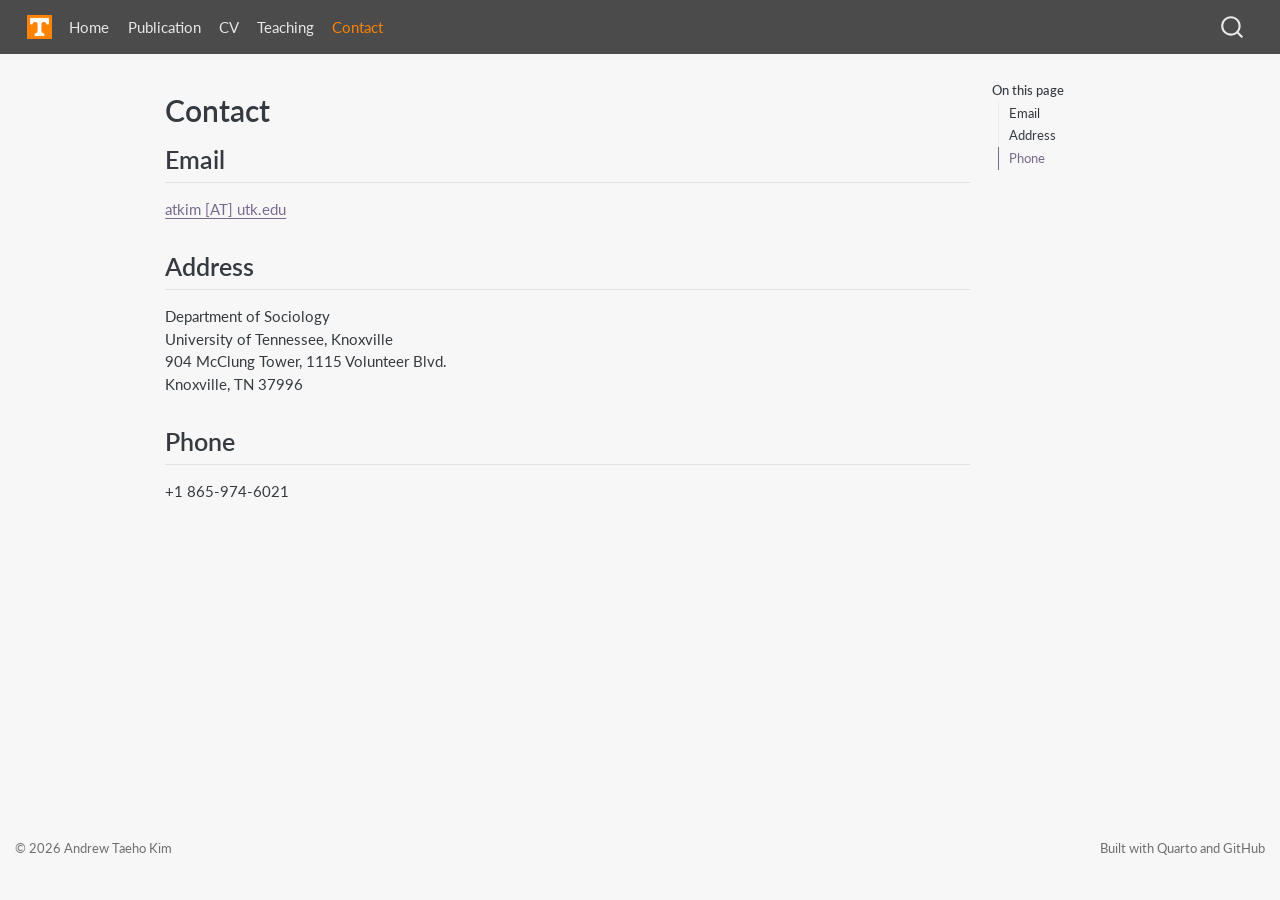
==== docs/contact.html @ bb8298ce "fix font issues" ====
<!DOCTYPE html>
<html xmlns="http://www.w3.org/1999/xhtml" lang="en" xml:lang="en"><head>

<meta charset="utf-8">
<meta name="generator" content="quarto-1.9.38">

<meta name="viewport" content="width=device-width, initial-scale=1.0, user-scalable=yes">


<title>Contact – ATK</title>
<style>
/* Default styles provided by pandoc.
** See https://pandoc.org/MANUAL.html#variables-for-html for config info.
*/
code{white-space: pre-wrap;}
span.smallcaps{font-variant: small-caps;}
div.columns{display: flex; gap: min(4vw, 1.5em);}
div.column{flex: auto; overflow-x: auto;}
div.hanging-indent{margin-left: 1.5em; text-indent: -1.5em;}
ul.task-list{list-style: none;}
ul.task-list li input[type="checkbox"] {
  width: 0.8em;
  margin: 0 0.8em 0.2em -1em; /* quarto-specific, see https://github.com/quarto-dev/quarto-cli/issues/4556 */ 
  vertical-align: middle;
}
</style>


<script src="site_libs/quarto-nav/quarto-nav.js"></script>
<script src="site_libs/quarto-nav/headroom.min.js"></script>
<script src="site_libs/clipboard/clipboard.min.js"></script>
<script src="site_libs/quarto-search/autocomplete.umd.js"></script>
<script src="site_libs/quarto-search/fuse.min.js"></script>
<script src="site_libs/quarto-search/quarto-search.js"></script>
<meta name="quarto:offset" content="./">
<link href="./images/800px-UT_Knoxville_logo_2015.png" rel="icon" type="image/png">
<script src="site_libs/quarto-html/quarto.js" type="module"></script>
<script src="site_libs/quarto-html/tabsets/tabsets.js" type="module"></script>
<script src="site_libs/quarto-html/popper.min.js"></script>
<script src="site_libs/quarto-html/tippy.umd.min.js"></script>
<script src="site_libs/quarto-html/anchor.min.js"></script>
<link href="site_libs/quarto-html/tippy.css" rel="stylesheet">
<link href="site_libs/quarto-html/quarto-syntax-highlighting-15634bcf2e68342d4ad2dfa704d543f6.css" rel="stylesheet" id="quarto-text-highlighting-styles">
<script src="site_libs/bootstrap/bootstrap.min.js"></script>
<link href="site_libs/bootstrap/bootstrap-icons.css" rel="stylesheet">
<link href="site_libs/bootstrap/bootstrap-62e966a65b19a93a8e98e551319de248.min.css" rel="stylesheet" append-hash="true" id="quarto-bootstrap" data-mode="light">
<script id="quarto-search-options" type="application/json">{
  "location": "navbar",
  "copy-button": false,
  "collapse-after": 3,
  "panel-placement": "end",
  "type": "overlay",
  "limit": 50,
  "keyboard-shortcut": [
    "f",
    "/",
    "s"
  ],
  "show-item-context": false,
  "language": {
    "search-no-results-text": "No results",
    "search-matching-documents-text": "matching documents",
    "search-copy-link-title": "Copy link to search",
    "search-hide-matches-text": "Hide additional matches",
    "search-more-match-text": "more match in this document",
    "search-more-matches-text": "more matches in this document",
    "search-clear-button-title": "Clear",
    "search-text-placeholder": "",
    "search-detached-cancel-button-title": "Cancel",
    "search-submit-button-title": "Submit",
    "search-label": "Search"
  }
}</script>
<style>html{ scroll-behavior: smooth; }</style>
<link rel="preconnect" href="https://fonts.googleapis.com">
<link rel="preconnect" href="https://fonts.gstatic.com" crossorigin="">
<link href="https://fonts.googleapis.com/css2?family=Lato:ital,wght@0,400;0,700;1,400;1,700&amp;display=swap" rel="stylesheet">


</head>

<body class="nav-fixed quarto-light">

<div id="quarto-search-results"></div>
  <header id="quarto-header" class="headroom fixed-top">
    <nav class="navbar navbar-expand-lg " data-bs-theme="dark">
      <div class="navbar-container container-fluid">
      <div class="navbar-brand-container mx-auto">
    <a href="./index.html" class="navbar-brand navbar-brand-logo">
    <img src="./images/800px-UT_Knoxville_logo_2015.png" alt="" class="navbar-logo light-content">
    <img src="./images/800px-UT_Knoxville_logo_2015.png" alt="" class="navbar-logo dark-content">
    </a>
  </div>
            <div id="quarto-search" class="" title="Search"></div>
          <button class="navbar-toggler" type="button" data-bs-toggle="collapse" data-bs-target="#navbarCollapse" aria-controls="navbarCollapse" role="menu" aria-expanded="false" aria-label="Toggle navigation" onclick="if (window.quartoToggleHeadroom) { window.quartoToggleHeadroom(); }">
  <span class="navbar-toggler-icon"></span>
</button>
          <div class="collapse navbar-collapse" id="navbarCollapse">
            <ul class="navbar-nav navbar-nav-scroll me-auto">
  <li class="nav-item">
    <a class="nav-link" href="./index.html"> 
<span class="menu-text">Home</span></a>
  </li>  
  <li class="nav-item">
    <a class="nav-link" href="./publication.html"> 
<span class="menu-text">Publication</span></a>
  </li>  
  <li class="nav-item">
    <a class="nav-link" href="./cv/atkim_cv_202607.pdf" target="_blank"> 
<span class="menu-text">CV</span></a>
  </li>  
  <li class="nav-item">
    <a class="nav-link" href="./teaching.html"> 
<span class="menu-text">Teaching</span></a>
  </li>  
  <li class="nav-item">
    <a class="nav-link active" href="./contact.html" aria-current="page"> 
<span class="menu-text">Contact</span></a>
  </li>  
</ul>
          </div> <!-- /navcollapse -->
            <div class="quarto-navbar-tools">
</div>
      </div> <!-- /container-fluid -->
    </nav>
</header>
<!-- content -->
<div id="quarto-content" class="quarto-container page-columns page-rows-contents page-layout-article page-navbar">
<!-- sidebar -->
<!-- margin-sidebar -->
    <div id="quarto-margin-sidebar" class="sidebar margin-sidebar">
        <nav id="TOC" role="doc-toc" class="toc-active" data-toc-expanded="3">
    <h2 id="toc-title">On this page</h2>
   
  <ul>
  <li><a href="#email" id="toc-email" class="nav-link active" data-scroll-target="#email">Email</a></li>
  <li><a href="#address" id="toc-address" class="nav-link" data-scroll-target="#address">Address</a></li>
  <li><a href="#phone" id="toc-phone" class="nav-link" data-scroll-target="#phone">Phone</a></li>
  </ul>
</nav>
    </div>
<!-- main -->
<main class="content" id="quarto-document-content">

<header id="title-block-header" class="quarto-title-block default">
<div class="quarto-title">
<h1 class="title">Contact</h1>
</div>



<div class="quarto-title-meta">

    
  
    
  </div>
  


</header>


<section id="email" class="level2">
<h2 class="anchored" data-anchor-id="email">Email</h2>
<p><a href="mailto:atkim@utk.edu">atkim [AT] utk.edu</a></p>
</section>
<section id="address" class="level2">
<h2 class="anchored" data-anchor-id="address">Address</h2>
<p>Department of Sociology<br>
University of Tennessee, Knoxville<br>
904 McClung Tower, 1115 Volunteer Blvd.<br>
Knoxville, TN 37996</p>
</section>
<section id="phone" class="level2">
<h2 class="anchored" data-anchor-id="phone">Phone</h2>
<p>+1 865-974-6021</p>


</section>

</main> <!-- /main -->
<script id="quarto-html-after-body" type="application/javascript">
  window.document.addEventListener("DOMContentLoaded", function (event) {
    const icon = "";
    const anchorJS = new window.AnchorJS();
    anchorJS.options = {
      placement: 'right',
      icon: icon
    };
    anchorJS.add('.anchored');
    const isCodeAnnotation = (el) => {
      for (const clz of el.classList) {
        if (clz.startsWith('code-annotation-')) {                     
          return true;
        }
      }
      return false;
    }
    const onCopySuccess = function(e) {
      // button target
      const button = e.trigger;
      // don't keep focus
      button.blur();
      // flash "checked"
      button.classList.add('code-copy-button-checked');
      var currentTitle = button.getAttribute("title");
      button.setAttribute("title", "Copied!");
      let tooltip;
      if (window.bootstrap) {
        button.setAttribute("data-bs-toggle", "tooltip");
        button.setAttribute("data-bs-placement", "left");
        button.setAttribute("data-bs-title", "Copied!");
        tooltip = new bootstrap.Tooltip(button, 
          { trigger: "manual", 
            customClass: "code-copy-button-tooltip",
            offset: [0, -8]});
        tooltip.show();    
      }
      setTimeout(function() {
        if (tooltip) {
          tooltip.hide();
          button.removeAttribute("data-bs-title");
          button.removeAttribute("data-bs-toggle");
          button.removeAttribute("data-bs-placement");
        }
        button.setAttribute("title", currentTitle);
        button.classList.remove('code-copy-button-checked');
      }, 1000);
      // clear code selection
      e.clearSelection();
    }
    const getTextToCopy = function(trigger) {
      const outerScaffold = trigger.parentElement.cloneNode(true);
      const codeEl = outerScaffold.querySelector('code');
      for (const childEl of codeEl.children) {
        if (isCodeAnnotation(childEl)) {
          childEl.remove();
        }
      }
      return codeEl.innerText;
    }
    const clipboard = new window.ClipboardJS('.code-copy-button:not([data-in-quarto-modal])', {
      text: getTextToCopy
    });
    clipboard.on('success', onCopySuccess);
    if (window.document.getElementById('quarto-embedded-source-code-modal')) {
      const clipboardModal = new window.ClipboardJS('.code-copy-button[data-in-quarto-modal]', {
        text: getTextToCopy,
        container: window.document.getElementById('quarto-embedded-source-code-modal')
      });
      clipboardModal.on('success', onCopySuccess);
    }
      var localhostRegex = new RegExp(/^(?:http|https):\/\/localhost\:?[0-9]*\//);
      var mailtoRegex = new RegExp(/^mailto:/);
        var filterRegex = new RegExp('/' + window.location.host + '/');
      var isInternal = (href) => {
          return filterRegex.test(href) || localhostRegex.test(href) || mailtoRegex.test(href);
      }
      // Inspect non-navigation links and adorn them if external
     var links = window.document.querySelectorAll('a[href]:not(.nav-link):not(.navbar-brand):not(.toc-action):not(.sidebar-link):not(.sidebar-item-toggle):not(.pagination-link):not(.no-external):not([aria-hidden]):not(.dropdown-item):not(.quarto-navigation-tool):not(.about-link)');
      for (var i=0; i<links.length; i++) {
        const link = links[i];
        if (!isInternal(link.href)) {
          // undo the damage that might have been done by quarto-nav.js in the case of
          // links that we want to consider external
          if (link.dataset.originalHref !== undefined) {
            link.href = link.dataset.originalHref;
          }
            // target, if specified
            link.setAttribute("target", "_blank");
            if (link.getAttribute("rel") === null) {
              link.setAttribute("rel", "noopener");
            }
        }
      }
    function tippyHover(el, contentFn, onTriggerFn, onUntriggerFn) {
      const config = {
        allowHTML: true,
        maxWidth: 500,
        delay: 100,
        arrow: false,
        appendTo: function(el) {
            return el.parentElement;
        },
        interactive: true,
        interactiveBorder: 10,
        theme: 'quarto',
        placement: 'bottom-start',
      };
      if (contentFn) {
        config.content = contentFn;
      }
      if (onTriggerFn) {
        config.onTrigger = onTriggerFn;
      }
      if (onUntriggerFn) {
        config.onUntrigger = onUntriggerFn;
      }
      window.tippy(el, config); 
    }
    const noterefs = window.document.querySelectorAll('a[role="doc-noteref"]');
    for (var i=0; i<noterefs.length; i++) {
      const ref = noterefs[i];
      tippyHover(ref, function() {
        // use id or data attribute instead here
        let href = ref.getAttribute('data-footnote-href') || ref.getAttribute('href');
        try { href = new URL(href).hash; } catch {}
        const id = href.replace(/^#\/?/, "");
        const note = window.document.getElementById(id);
        if (note) {
          return note.innerHTML;
        } else {
          return "";
        }
      });
    }
    const xrefs = window.document.querySelectorAll('a.quarto-xref');
    const processXRef = (id, note) => {
      // Strip column container classes
      const stripColumnClz = (el) => {
        el.classList.remove("page-full", "page-columns");
        if (el.children) {
          for (const child of el.children) {
            stripColumnClz(child);
          }
        }
      }
      stripColumnClz(note)
      if (id === null || id.startsWith('sec-')) {
        // Special case sections, only their first couple elements
        const container = document.createElement("div");
        if (note.children && note.children.length > 2) {
          container.appendChild(note.children[0].cloneNode(true));
          for (let i = 1; i < note.children.length; i++) {
            const child = note.children[i];
            if (child.tagName === "P" && child.innerText === "") {
              continue;
            } else {
              container.appendChild(child.cloneNode(true));
              break;
            }
          }
          if (window.Quarto?.typesetMath) {
            window.Quarto.typesetMath(container);
          }
          return container.innerHTML
        } else {
          if (window.Quarto?.typesetMath) {
            window.Quarto.typesetMath(note);
          }
          return note.innerHTML;
        }
      } else {
        // Remove any anchor links if they are present
        const anchorLink = note.querySelector('a.anchorjs-link');
        if (anchorLink) {
          anchorLink.remove();
        }
        if (window.Quarto?.typesetMath) {
          window.Quarto.typesetMath(note);
        }
        if (note.classList.contains("callout")) {
          return note.outerHTML;
        } else {
          return note.innerHTML;
        }
      }
    }
    for (var i=0; i<xrefs.length; i++) {
      const xref = xrefs[i];
      tippyHover(xref, undefined, function(instance) {
        instance.disable();
        let url = xref.getAttribute('href');
        let hash = undefined; 
        if (url.startsWith('#')) {
          hash = url;
        } else {
          try { hash = new URL(url).hash; } catch {}
        }
        if (hash) {
          const id = hash.replace(/^#\/?/, "");
          const note = window.document.getElementById(id);
          if (note !== null) {
            try {
              const html = processXRef(id, note.cloneNode(true));
              instance.setContent(html);
            } finally {
              instance.enable();
              instance.show();
            }
          } else {
            // See if we can fetch this
            fetch(url.split('#')[0])
            .then(res => res.text())
            .then(html => {
              const parser = new DOMParser();
              const htmlDoc = parser.parseFromString(html, "text/html");
              const note = htmlDoc.getElementById(id);
              if (note !== null) {
                const html = processXRef(id, note);
                instance.setContent(html);
              } 
            }).finally(() => {
              instance.enable();
              instance.show();
            });
          }
        } else {
          // See if we can fetch a full url (with no hash to target)
          // This is a special case and we should probably do some content thinning / targeting
          fetch(url)
          .then(res => res.text())
          .then(html => {
            const parser = new DOMParser();
            const htmlDoc = parser.parseFromString(html, "text/html");
            const note = htmlDoc.querySelector('main.content');
            if (note !== null) {
              // This should only happen for chapter cross references
              // (since there is no id in the URL)
              // remove the first header
              if (note.children.length > 0 && note.children[0].tagName === "HEADER") {
                note.children[0].remove();
              }
              const html = processXRef(null, note);
              instance.setContent(html);
            } 
          }).finally(() => {
            instance.enable();
            instance.show();
          });
        }
      }, function(instance) {
      });
    }
        let selectedAnnoteEl;
        const selectorForAnnotation = ( cell, annotation) => {
          let cellAttr = 'data-code-cell="' + cell + '"';
          let lineAttr = 'data-code-annotation="' +  annotation + '"';
          const selector = 'span[' + cellAttr + '][' + lineAttr + ']';
          return selector;
        }
        const selectCodeLines = (annoteEl) => {
          const doc = window.document;
          const targetCell = annoteEl.getAttribute("data-target-cell");
          const targetAnnotation = annoteEl.getAttribute("data-target-annotation");
          const annoteSpan = window.document.querySelector(selectorForAnnotation(targetCell, targetAnnotation));
          const lines = annoteSpan.getAttribute("data-code-lines").split(",");
          const lineIds = lines.map((line) => {
            return targetCell + "-" + line;
          })
          let top = null;
          let height = null;
          let parent = null;
          if (lineIds.length > 0) {
              //compute the position of the single el (top and bottom and make a div)
              const el = window.document.getElementById(lineIds[0]);
              top = el.offsetTop;
              height = el.offsetHeight;
              parent = el.parentElement.parentElement;
            if (lineIds.length > 1) {
              const lastEl = window.document.getElementById(lineIds[lineIds.length - 1]);
              const bottom = lastEl.offsetTop + lastEl.offsetHeight;
              height = bottom - top;
            }
            if (top !== null && height !== null && parent !== null) {
              // cook up a div (if necessary) and position it 
              let div = window.document.getElementById("code-annotation-line-highlight");
              if (div === null) {
                div = window.document.createElement("div");
                div.setAttribute("id", "code-annotation-line-highlight");
                div.style.position = 'absolute';
                parent.appendChild(div);
              }
              div.style.top = top - 2 + "px";
              div.style.height = height + 4 + "px";
              div.style.left = 0;
              let gutterDiv = window.document.getElementById("code-annotation-line-highlight-gutter");
              if (gutterDiv === null) {
                gutterDiv = window.document.createElement("div");
                gutterDiv.setAttribute("id", "code-annotation-line-highlight-gutter");
                gutterDiv.style.position = 'absolute';
                const codeCell = window.document.getElementById(targetCell);
                const gutter = codeCell.querySelector('.code-annotation-gutter');
                gutter.appendChild(gutterDiv);
              }
              gutterDiv.style.top = top - 2 + "px";
              gutterDiv.style.height = height + 4 + "px";
            }
            selectedAnnoteEl = annoteEl;
          }
        };
        const unselectCodeLines = () => {
          const elementsIds = ["code-annotation-line-highlight", "code-annotation-line-highlight-gutter"];
          elementsIds.forEach((elId) => {
            const div = window.document.getElementById(elId);
            if (div) {
              div.remove();
            }
          });
          selectedAnnoteEl = undefined;
        };
          // Handle positioning of the toggle
      window.addEventListener(
        "resize",
        throttle(() => {
          elRect = undefined;
          if (selectedAnnoteEl) {
            selectCodeLines(selectedAnnoteEl);
          }
        }, 10)
      );
      function throttle(fn, ms) {
      let throttle = false;
      let timer;
        return (...args) => {
          if(!throttle) { // first call gets through
              fn.apply(this, args);
              throttle = true;
          } else { // all the others get throttled
              if(timer) clearTimeout(timer); // cancel #2
              timer = setTimeout(() => {
                fn.apply(this, args);
                timer = throttle = false;
              }, ms);
          }
        };
      }
        // Attach click handler to the DT
        const annoteDls = window.document.querySelectorAll('dt[data-target-cell]');
        for (const annoteDlNode of annoteDls) {
          annoteDlNode.addEventListener('click', (event) => {
            const clickedEl = event.target;
            if (clickedEl !== selectedAnnoteEl) {
              unselectCodeLines();
              const activeEl = window.document.querySelector('dt[data-target-cell].code-annotation-active');
              if (activeEl) {
                activeEl.classList.remove('code-annotation-active');
              }
              selectCodeLines(clickedEl);
              clickedEl.classList.add('code-annotation-active');
            } else {
              // Unselect the line
              unselectCodeLines();
              clickedEl.classList.remove('code-annotation-active');
            }
          });
        }
    const findCites = (el) => {
      const parentEl = el.parentElement;
      if (parentEl) {
        const cites = parentEl.dataset.cites;
        if (cites) {
          return {
            el,
            cites: cites.split(' ')
          };
        } else {
          return findCites(el.parentElement)
        }
      } else {
        return undefined;
      }
    };
    var bibliorefs = window.document.querySelectorAll('a[role="doc-biblioref"]');
    for (var i=0; i<bibliorefs.length; i++) {
      const ref = bibliorefs[i];
      const citeInfo = findCites(ref);
      if (citeInfo) {
        tippyHover(citeInfo.el, function() {
          var popup = window.document.createElement('div');
          citeInfo.cites.forEach(function(cite) {
            var citeDiv = window.document.createElement('div');
            citeDiv.classList.add('hanging-indent');
            citeDiv.classList.add('csl-entry');
            var biblioDiv = window.document.getElementById('ref-' + cite);
            if (biblioDiv) {
              citeDiv.innerHTML = biblioDiv.innerHTML;
            }
            popup.appendChild(citeDiv);
          });
          return popup.innerHTML;
        });
      }
    }
  });
  </script>
</div> <!-- /content -->
<footer class="footer">
  <div class="nav-footer">
    <div class="nav-footer-left">
<p>© 2026 Andrew Taeho Kim</p>
</div>   
    <div class="nav-footer-center">
      &nbsp;
    </div>
    <div class="nav-footer-right">
<p>Built with Quarto and GitHub</p>
</div>
  </div>
</footer>




<script src="site_libs/quarto-html/zenscroll-min.js"></script>
</body></html>
---- docs/site_libs/quarto-html/tippy.css ----
.tippy-box[data-animation=fade][data-state=hidden]{opacity:0}[data-tippy-root]{max-width:calc(100vw - 10px)}.tippy-box{position:relative;background-color:#333;color:#fff;border-radius:4px;font-size:14px;line-height:1.4;white-space:normal;outline:0;transition-property:transform,visibility,opacity}.tippy-box[data-placement^=top]>.tippy-arrow{bottom:0}.tippy-box[data-placement^=top]>.tippy-arrow:before{bottom:-7px;left:0;border-width:8px 8px 0;border-top-color:initial;transform-origin:center top}.tippy-box[data-placement^=bottom]>.tippy-arrow{top:0}.tippy-box[data-placement^=bottom]>.tippy-arrow:before{top:-7px;left:0;border-width:0 8px 8px;border-bottom-color:initial;transform-origin:center bottom}.tippy-box[data-placement^=left]>.tippy-arrow{right:0}.tippy-box[data-placement^=left]>.tippy-arrow:before{border-width:8px 0 8px 8px;border-left-color:initial;right:-7px;transform-origin:center left}.tippy-box[data-placement^=right]>.tippy-arrow{left:0}.tippy-box[data-placement^=right]>.tippy-arrow:before{left:-7px;border-width:8px 8px 8px 0;border-right-color:initial;transform-origin:center right}.tippy-box[data-inertia][data-state=visible]{transition-timing-function:cubic-bezier(.54,1.5,.38,1.11)}.tippy-arrow{width:16px;height:16px;color:#333}.tippy-arrow:before{content:"";position:absolute;border-color:transparent;border-style:solid}.tippy-content{position:relative;padding:5px 9px;z-index:1}
---- docs/site_libs/quarto-html/quarto-syntax-highlighting-15634bcf2e68342d4ad2dfa704d543f6.css ----
/* quarto syntax highlight colors */
:root {
  --quarto-hl-ot-color: #003B4F;
  --quarto-hl-at-color: #657422;
  --quarto-hl-ss-color: #20794D;
  --quarto-hl-an-color: #5E5E5E;
  --quarto-hl-fu-color: #4758AB;
  --quarto-hl-st-color: #20794D;
  --quarto-hl-cf-color: #003B4F;
  --quarto-hl-op-color: #5E5E5E;
  --quarto-hl-er-color: #AD0000;
  --quarto-hl-bn-color: #AD0000;
  --quarto-hl-al-color: #AD0000;
  --quarto-hl-va-color: #111111;
  --quarto-hl-bu-color: inherit;
  --quarto-hl-ex-color: inherit;
  --quarto-hl-pp-color: #AD0000;
  --quarto-hl-in-color: #5E5E5E;
  --quarto-hl-vs-color: #20794D;
  --quarto-hl-wa-color: #5E5E5E;
  --quarto-hl-do-color: #5E5E5E;
  --quarto-hl-im-color: #00769E;
  --quarto-hl-ch-color: #20794D;
  --quarto-hl-dt-color: #AD0000;
  --quarto-hl-fl-color: #AD0000;
  --quarto-hl-co-color: #5E5E5E;
  --quarto-hl-cv-color: #5E5E5E;
  --quarto-hl-cn-color: #8f5902;
  --quarto-hl-sc-color: #5E5E5E;
  --quarto-hl-dv-color: #AD0000;
  --quarto-hl-kw-color: #003B4F;
}

/* other quarto variables */
:root {
  --quarto-font-monospace: SFMono-Regular, Menlo, Monaco, Consolas, "Liberation Mono", "Courier New", monospace;
}

/* syntax highlight based on Pandoc's rules */
pre > code.sourceCode > span {
  color: #003B4F;
}

code.sourceCode > span {
  color: #003B4F;
}

div.sourceCode,
div.sourceCode pre.sourceCode {
  color: #003B4F;
}

/* Normal */
code span {
  color: #003B4F;
}

/* Alert */
code span.al {
  color: #AD0000;
  font-style: inherit;
}

/* Annotation */
code span.an {
  color: #5E5E5E;
  font-style: inherit;
}

/* Attribute */
code span.at {
  color: #657422;
  font-style: inherit;
}

/* BaseN */
code span.bn {
  color: #AD0000;
  font-style: inherit;
}

/* BuiltIn */
code span.bu {
  font-style: inherit;
}

/* ControlFlow */
code span.cf {
  color: #003B4F;
  font-weight: bold;
  font-style: inherit;
}

/* Char */
code span.ch {
  color: #20794D;
  font-style: inherit;
}

/* Constant */
code span.cn {
  color: #8f5902;
  font-style: inherit;
}

/* Comment */
code span.co {
  color: #5E5E5E;
  font-style: inherit;
}

/* CommentVar */
code span.cv {
  color: #5E5E5E;
  font-style: italic;
}

/* Documentation */
code span.do {
  color: #5E5E5E;
  font-style: italic;
}

/* DataType */
code span.dt {
  color: #AD0000;
  font-style: inherit;
}

/* DecVal */
code span.dv {
  color: #AD0000;
  font-style: inherit;
}

/* Error */
code span.er {
  color: #AD0000;
  font-style: inherit;
}

/* Extension */
code span.ex {
  font-style: inherit;
}

/* Float */
code span.fl {
  color: #AD0000;
  font-style: inherit;
}

/* Function */
code span.fu {
  color: #4758AB;
  font-style: inherit;
}

/* Import */
code span.im {
  color: #00769E;
  font-style: inherit;
}

/* Information */
code span.in {
  color: #5E5E5E;
  font-style: inherit;
}

/* Keyword */
code span.kw {
  color: #003B4F;
  font-weight: bold;
  font-style: inherit;
}

/* Operator */
code span.op {
  color: #5E5E5E;
  font-style: inherit;
}

/* Other */
code span.ot {
  color: #003B4F;
  font-style: inherit;
}

/* Preprocessor */
code span.pp {
  color: #AD0000;
  font-style: inherit;
}

/* SpecialChar */
code span.sc {
  color: #5E5E5E;
  font-style: inherit;
}

/* SpecialString */
code span.ss {
  color: #20794D;
  font-style: inherit;
}

/* String */
code span.st {
  color: #20794D;
  font-style: inherit;
}

/* Variable */
code span.va {
  color: #111111;
  font-style: inherit;
}

/* VerbatimString */
code span.vs {
  color: #20794D;
  font-style: inherit;
}

/* Warning */
code span.wa {
  color: #5E5E5E;
  font-style: italic;
}

.prevent-inlining {
  content: "</";
}

/*# sourceMappingURL=f23921c56f73e400b49028c9186a1aa0.css.map */
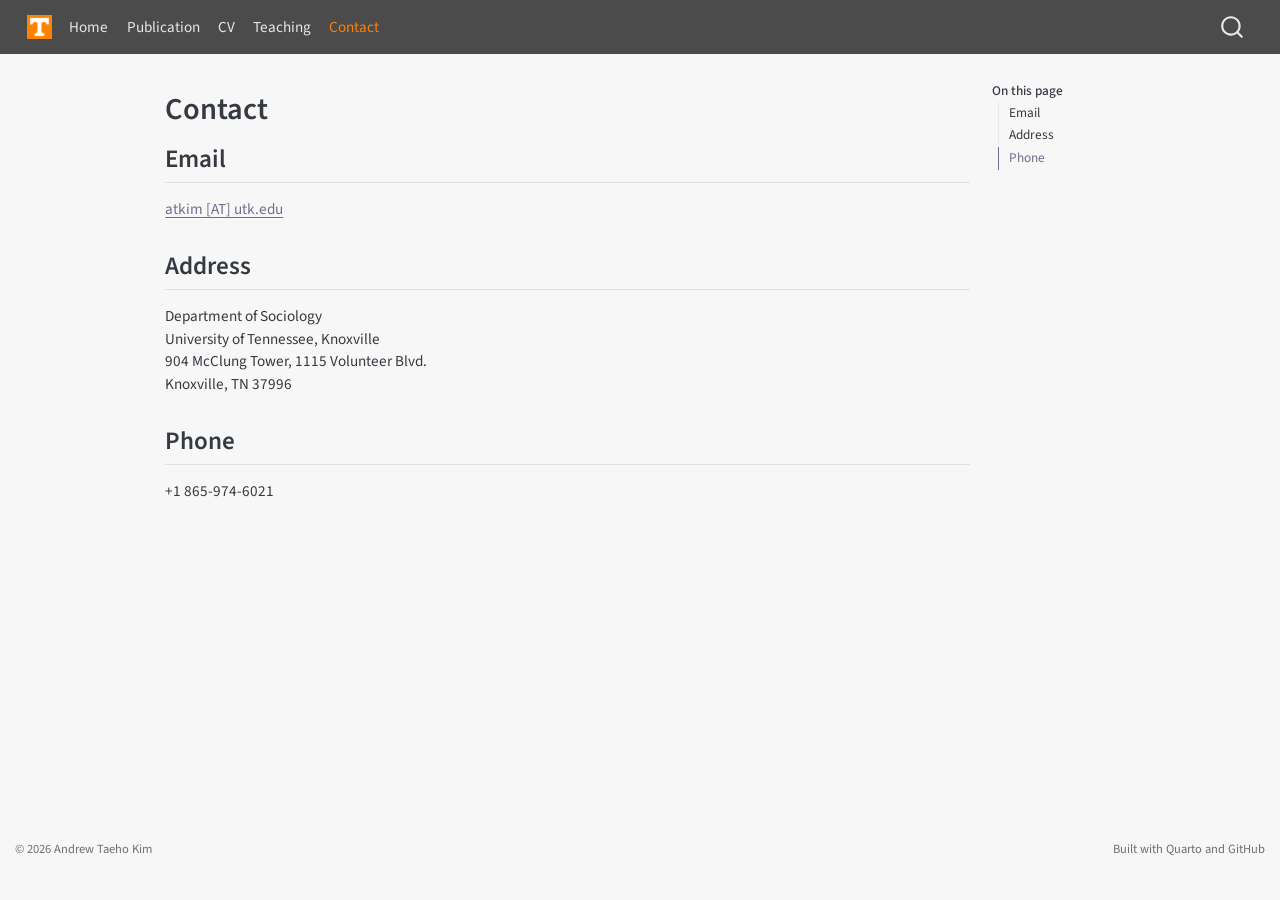
==== commit e00c54ac: "change font to Source Sans 3" ====
--- a/docs/contact.html
+++ b/docs/contact.html
@@ -43,7 +43,7 @@
 <link href="site_libs/quarto-html/quarto-syntax-highlighting-15634bcf2e68342d4ad2dfa704d543f6.css" rel="stylesheet" id="quarto-text-highlighting-styles">
 <script src="site_libs/bootstrap/bootstrap.min.js"></script>
 <link href="site_libs/bootstrap/bootstrap-icons.css" rel="stylesheet">
-<link href="site_libs/bootstrap/bootstrap-62e966a65b19a93a8e98e551319de248.min.css" rel="stylesheet" append-hash="true" id="quarto-bootstrap" data-mode="light">
+<link href="site_libs/bootstrap/bootstrap-c22c440a3fa568c5c3e9bbbfbecf11f5.min.css" rel="stylesheet" append-hash="true" id="quarto-bootstrap" data-mode="light">
 <script id="quarto-search-options" type="application/json">{
   "location": "navbar",
   "copy-button": false,
@@ -72,9 +72,6 @@
   }
 }</script>
 <style>html{ scroll-behavior: smooth; }</style>
-<link rel="preconnect" href="https://fonts.googleapis.com">
-<link rel="preconnect" href="https://fonts.gstatic.com" crossorigin="">
-<link href="https://fonts.googleapis.com/css2?family=Lato:ital,wght@0,400;0,700;1,400;1,700&amp;display=swap" rel="stylesheet">
 
 
 </head>
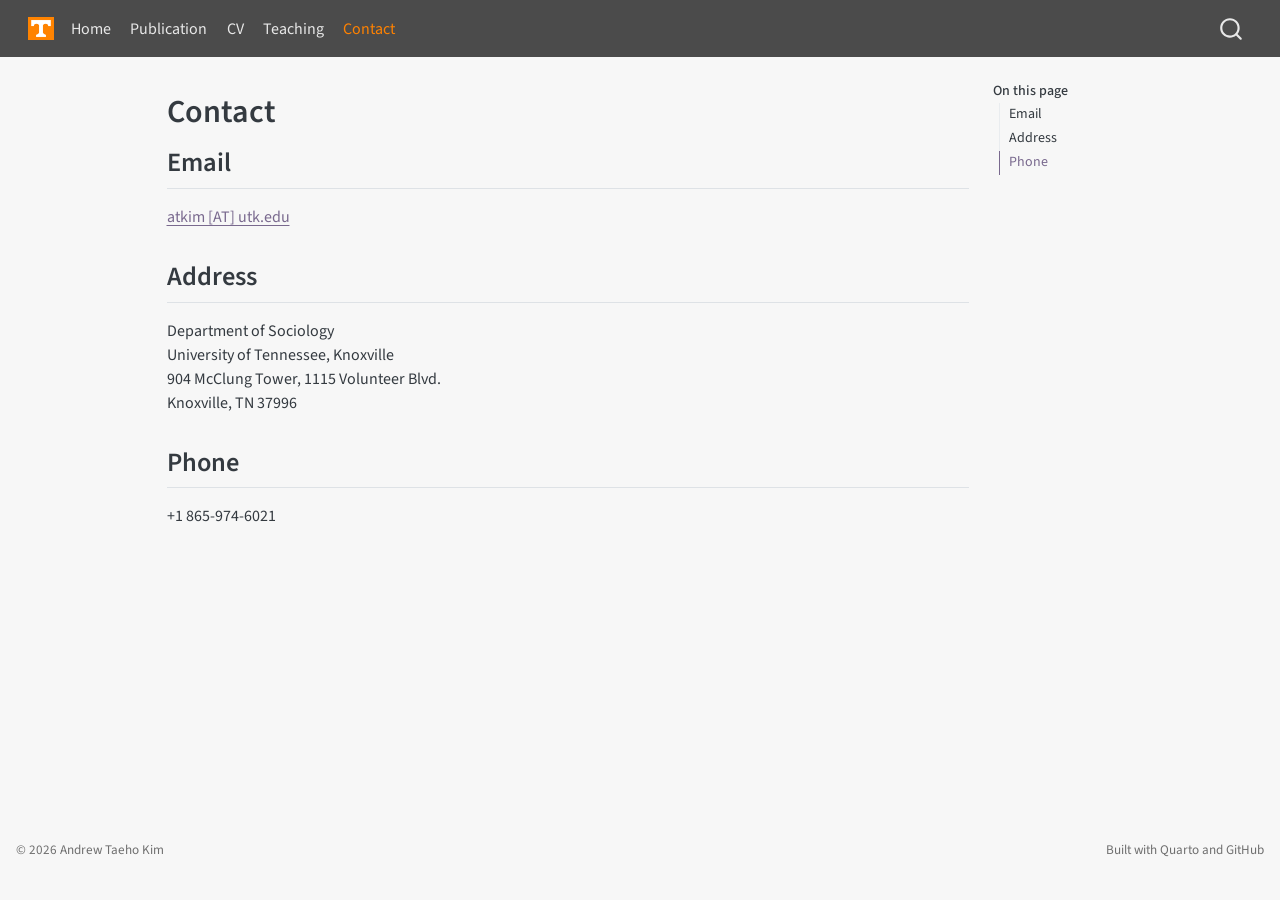
==== commit 4f127baf: "fix font size" ====
--- a/docs/contact.html
+++ b/docs/contact.html
@@ -43,7 +43,7 @@
 <link href="site_libs/quarto-html/quarto-syntax-highlighting-15634bcf2e68342d4ad2dfa704d543f6.css" rel="stylesheet" id="quarto-text-highlighting-styles">
 <script src="site_libs/bootstrap/bootstrap.min.js"></script>
 <link href="site_libs/bootstrap/bootstrap-icons.css" rel="stylesheet">
-<link href="site_libs/bootstrap/bootstrap-c22c440a3fa568c5c3e9bbbfbecf11f5.min.css" rel="stylesheet" append-hash="true" id="quarto-bootstrap" data-mode="light">
+<link href="site_libs/bootstrap/bootstrap-9afc23ec86731b8beec3b3c676acb21e.min.css" rel="stylesheet" append-hash="true" id="quarto-bootstrap" data-mode="light">
 <script id="quarto-search-options" type="application/json">{
   "location": "navbar",
   "copy-button": false,
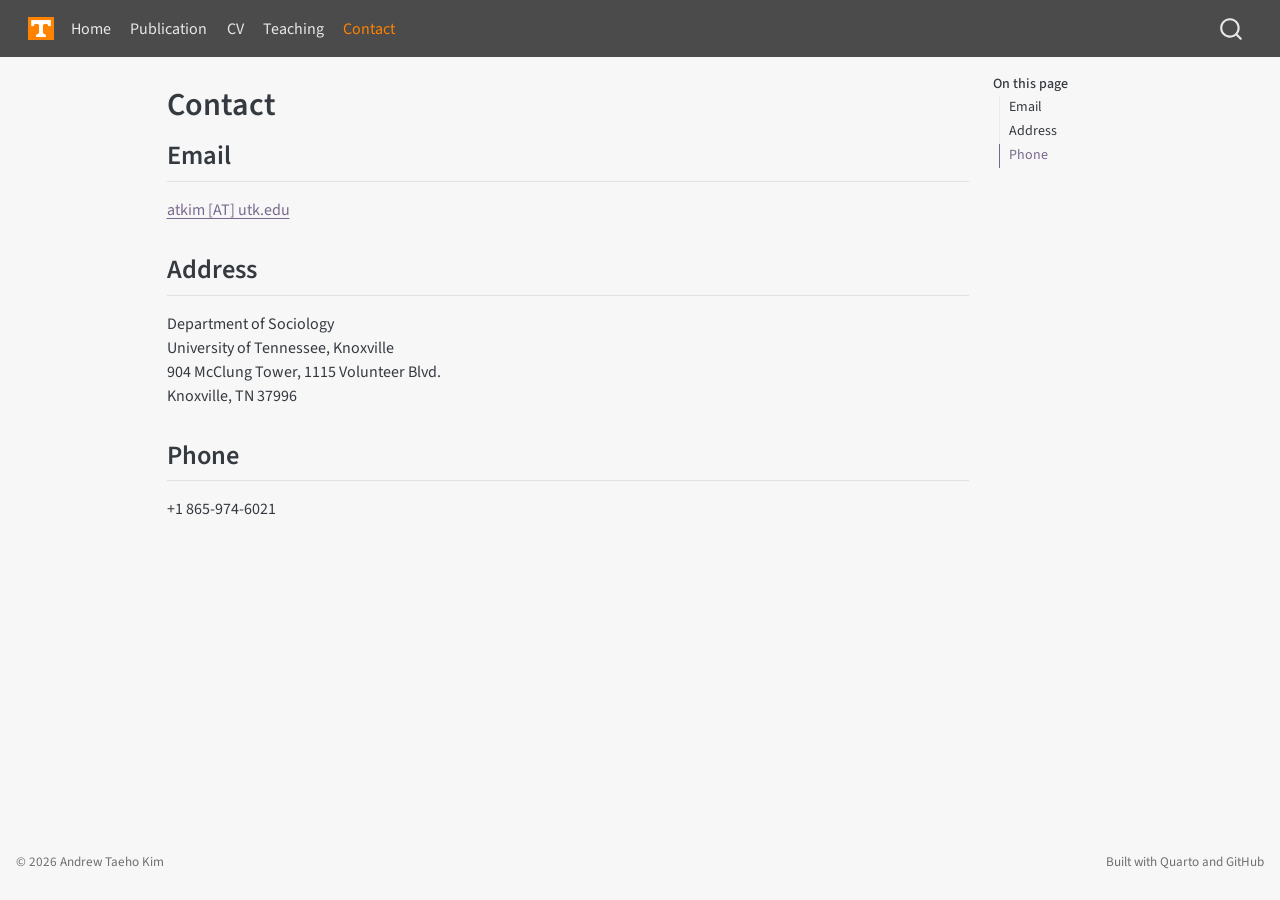
==== commit 0c652407: "update" ====
--- a/docs/contact.html
+++ b/docs/contact.html
@@ -2,7 +2,7 @@
 <html xmlns="http://www.w3.org/1999/xhtml" lang="en" xml:lang="en"><head>
 
 <meta charset="utf-8">
-<meta name="generator" content="quarto-1.9.38">
+<meta name="generator" content="quarto-1.10.18">
 
 <meta name="viewport" content="width=device-width, initial-scale=1.0, user-scalable=yes">
 
@@ -12,10 +12,13 @@
 /* Default styles provided by pandoc.
 ** See https://pandoc.org/MANUAL.html#variables-for-html for config info.
 */
-code{white-space: pre-wrap;}
 span.smallcaps{font-variant: small-caps;}
-div.columns{display: flex; gap: min(4vw, 1.5em);}
-div.column{flex: auto; overflow-x: auto;}
+div.columns{display: flex; gap: 1.5em;}
+div.column{flex: auto;}
+@media screen {
+div.columns{gap: min(4vw, 1.5em);}
+div.column{overflow-x: auto;}
+}
 div.hanging-indent{margin-left: 1.5em; text-indent: -1.5em;}
 ul.task-list{list-style: none;}
 ul.task-list li input[type="checkbox"] {
@@ -40,10 +43,10 @@
 <script src="site_libs/quarto-html/tippy.umd.min.js"></script>
 <script src="site_libs/quarto-html/anchor.min.js"></script>
 <link href="site_libs/quarto-html/tippy.css" rel="stylesheet">
-<link href="site_libs/quarto-html/quarto-syntax-highlighting-15634bcf2e68342d4ad2dfa704d543f6.css" rel="stylesheet" id="quarto-text-highlighting-styles">
+<link href="site_libs/quarto-html/quarto-syntax-highlighting-64a204ab8560d761af7679ceaba22944.css" rel="stylesheet" id="quarto-text-highlighting-styles">
 <script src="site_libs/bootstrap/bootstrap.min.js"></script>
 <link href="site_libs/bootstrap/bootstrap-icons.css" rel="stylesheet">
-<link href="site_libs/bootstrap/bootstrap-9afc23ec86731b8beec3b3c676acb21e.min.css" rel="stylesheet" append-hash="true" id="quarto-bootstrap" data-mode="light">
+<link href="site_libs/bootstrap/bootstrap-acf87a13c7aa5c08f061099d24f17e43.min.css" rel="stylesheet" append-hash="true" id="quarto-bootstrap" data-mode="light">
 <script id="quarto-search-options" type="application/json">{
   "location": "navbar",
   "copy-button": false,
--- a/docs/site_libs/quarto-html/quarto-syntax-highlighting-64a204ab8560d761af7679ceaba22944.css
+++ b/docs/site_libs/quarto-html/quarto-syntax-highlighting-64a204ab8560d761af7679ceaba22944.css
@@ -0,0 +1,236 @@
+/* quarto syntax highlight colors */
+:root {
+  --quarto-hl-ot-color: #003B4F;
+  --quarto-hl-at-color: #657422;
+  --quarto-hl-ss-color: #20794D;
+  --quarto-hl-an-color: #5E5E5E;
+  --quarto-hl-fu-color: #4758AB;
+  --quarto-hl-st-color: #20794D;
+  --quarto-hl-cf-color: #003B4F;
+  --quarto-hl-op-color: #5E5E5E;
+  --quarto-hl-er-color: #AD0000;
+  --quarto-hl-bn-color: #AD0000;
+  --quarto-hl-al-color: #AD0000;
+  --quarto-hl-va-color: #111111;
+  --quarto-hl-bu-color: inherit;
+  --quarto-hl-ex-color: inherit;
+  --quarto-hl-pp-color: #AD0000;
+  --quarto-hl-in-color: #5E5E5E;
+  --quarto-hl-vs-color: #20794D;
+  --quarto-hl-wa-color: #5E5E5E;
+  --quarto-hl-do-color: #5E5E5E;
+  --quarto-hl-im-color: #00769E;
+  --quarto-hl-ch-color: #20794D;
+  --quarto-hl-dt-color: #AD0000;
+  --quarto-hl-fl-color: #AD0000;
+  --quarto-hl-co-color: #5E5E5E;
+  --quarto-hl-cv-color: #5E5E5E;
+  --quarto-hl-cn-color: #8f5902;
+  --quarto-hl-sc-color: #5E5E5E;
+  --quarto-hl-dv-color: #AD0000;
+  --quarto-hl-kw-color: #003B4F;
+}
+
+/* other quarto variables */
+:root {
+  --quarto-font-monospace: SFMono-Regular, Menlo, Monaco, Consolas, "Liberation Mono", "Courier New", monospace;
+}
+
+/* syntax highlight based on Pandoc's rules */
+pre > code.sourceCode > span {
+  color: #003B4F;
+}
+
+code.sourceCode > span {
+  color: #003B4F;
+}
+
+div.sourceCode,
+div.sourceCode pre.sourceCode {
+  color: #003B4F;
+}
+
+/* Normal */
+code span {
+  color: #003B4F;
+}
+
+/* Alert */
+code span.al {
+  color: #AD0000;
+  font-style: inherit;
+}
+
+/* Annotation */
+code span.an {
+  color: #5E5E5E;
+  font-style: inherit;
+}
+
+/* Attribute */
+code span.at {
+  color: #657422;
+  font-style: inherit;
+}
+
+/* BaseN */
+code span.bn {
+  color: #AD0000;
+  font-style: inherit;
+}
+
+/* BuiltIn */
+code span.bu {
+  font-style: inherit;
+}
+
+/* ControlFlow */
+code span.cf {
+  color: #003B4F;
+  font-weight: bold;
+  font-style: inherit;
+}
+
+/* Char */
+code span.ch {
+  color: #20794D;
+  font-style: inherit;
+}
+
+/* Constant */
+code span.cn {
+  color: #8f5902;
+  font-style: inherit;
+}
+
+/* Comment */
+code span.co {
+  color: #5E5E5E;
+  font-style: inherit;
+}
+
+/* CommentVar */
+code span.cv {
+  color: #5E5E5E;
+  font-style: italic;
+}
+
+/* Documentation */
+code span.do {
+  color: #5E5E5E;
+  font-style: italic;
+}
+
+/* DataType */
+code span.dt {
+  color: #AD0000;
+  font-style: inherit;
+}
+
+/* DecVal */
+code span.dv {
+  color: #AD0000;
+  font-style: inherit;
+}
+
+/* Error */
+code span.er {
+  color: #AD0000;
+  font-style: inherit;
+}
+
+/* Extension */
+code span.ex {
+  font-style: inherit;
+}
+
+/* Float */
+code span.fl {
+  color: #AD0000;
+  font-style: inherit;
+}
+
+/* Function */
+code span.fu {
+  color: #4758AB;
+  font-style: inherit;
+}
+
+/* Import */
+code span.im {
+  color: #00769E;
+  font-style: inherit;
+}
+
+/* Information */
+code span.in {
+  color: #5E5E5E;
+  font-style: inherit;
+}
+
+/* Keyword */
+code span.kw {
+  color: #003B4F;
+  font-weight: bold;
+  font-style: inherit;
+}
+
+/* Operator */
+code span.op {
+  color: #5E5E5E;
+  font-style: inherit;
+}
+
+/* Other */
+code span.ot {
+  color: #003B4F;
+  font-style: inherit;
+}
+
+/* Preprocessor */
+code span.pp {
+  color: #AD0000;
+  font-style: inherit;
+}
+
+/* SpecialChar */
+code span.sc {
+  color: #5E5E5E;
+  font-style: inherit;
+}
+
+/* SpecialString */
+code span.ss {
+  color: #20794D;
+  font-style: inherit;
+}
+
+/* String */
+code span.st {
+  color: #20794D;
+  font-style: inherit;
+}
+
+/* Variable */
+code span.va {
+  color: #111111;
+  font-style: inherit;
+}
+
+/* VerbatimString */
+code span.vs {
+  color: #20794D;
+  font-style: inherit;
+}
+
+/* Warning */
+code span.wa {
+  color: #5E5E5E;
+  font-style: italic;
+}
+
+.prevent-inlining {
+  content: "</";
+}
+
+/*# sourceMappingURL=9d8d5bb603a83b8298b89080a598c93b.css.map */
